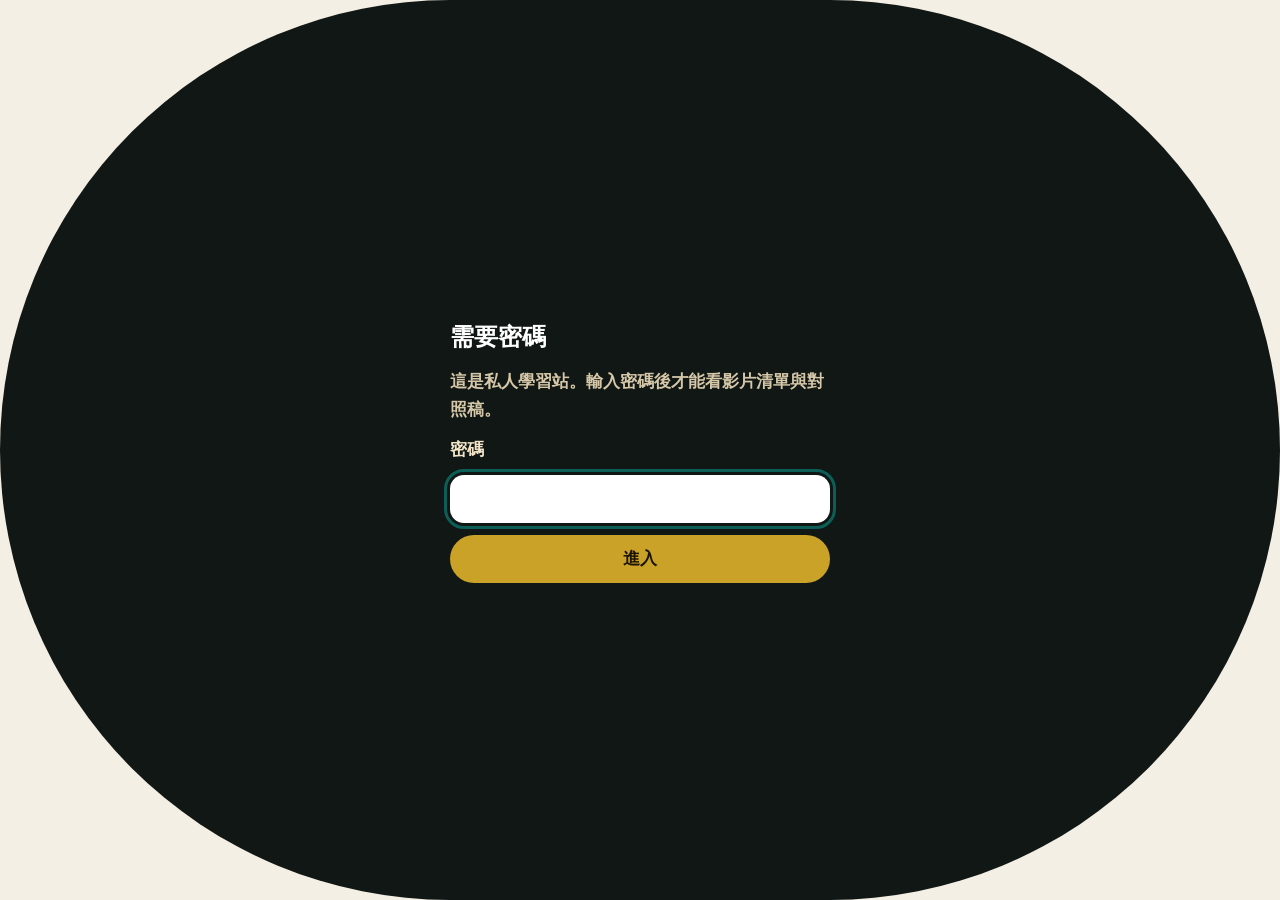
==== index.html @ 390fed0f "Add a password-gated bilingual viewer for How the Shell Works. Closes #1  Co-authored-by: Cursor <cu" ====
<!DOCTYPE html>
<html lang="zh-Hant">
<head>
  <meta charset="utf-8">
  <meta name="viewport" content="width=device-width, initial-scale=1">
  <meta name="robots" content="noindex, nofollow">
  <title>影片對照稿入口</title>
  <link rel="stylesheet" href="assets/styles.css?v=3">
</head>
<body>
  <div id="gate" class="open" role="dialog" aria-modal="true" aria-labelledby="gate-title">
    <form id="gate-form" class="gate-form">
      <h1 id="gate-title">需要密碼</h1>
      <p>這是私人學習站。輸入密碼後才能看影片清單與對照稿。</p>
      <label for="gate-input">密碼</label>
      <input id="gate-input" type="password" autocomplete="current-password" required>
      <button type="submit">進入</button>
      <p id="gate-err" class="gate-err" hidden>密碼不對，再試一次。</p>
    </form>
  </div>

  <main class="wrap" hidden id="app">
    <header>
      <h1>影片對照稿</h1>
      <p class="lede">邊看影片、邊看中英對照逐字稿。點時間戳會跳到該段。之後同系列影片也會放在這裡。</p>
    </header>
    <section class="card">
      <h2>怎麼用</h2>
      <ol>
        <li>點「打開對照稿」。</li>
        <li>左邊（手機在上面）是 YouTube 影片，右邊是分段逐字稿。</li>
        <li>點某一段或章節，影片會跳到該時間。</li>
        <li>可用「中文／對照／英文」切換顯示。</li>
      </ol>
    </section>
    <section class="card">
      <h2>影片清單</h2>
      <ul class="list" id="video-list"></ul>
    </section>
    <footer class="note">
      <p>逐字稿依英文字幕整理並譯成繁中，供個人學習用。原片版權屬作者。</p>
    </footer>
  </main>

  <script src="assets/auth.js?v=2"></script>
  <script>
    function formatDuration(text) { return text || ""; }
    async function boot() {
      await window.videoTranscriptsAuth.maybeGate();
      document.getElementById("app").hidden = false;
      const videos = await fetch("videos.json").then((r) => r.json());
      const list = document.getElementById("video-list");
      list.innerHTML = videos.map((v) => `
        <li class="row">
          <div>
            <strong>${v.titleZh}</strong>
            <span class="meta">${v.titleEn} · ${v.channel} · ${v.duration}</span>
            <span class="meta">${v.summary || ""}</span>
          </div>
          <a class="open" href="videos/${v.slug}/">打開對照稿</a>
        </li>
      `).join("");
    }
    boot();
  </script>
</body>
</html>
---- assets/styles.css ----
:root {
  --bg: #f4efe4;
  --ink: #172018;
  --muted: #5b665c;
  --paper: #fffdf8;
  --line: #d8d0c2;
  --teal: #0b5f56;
  --teal-ink: #06332e;
  --stage: #101714;
  --gold: #c9a227;
  --warn: #8a4b00;
  --warn-bg: #fff4e5;
  --active: #e7f4f1;
}

* { box-sizing: border-box; }

html, body {
  margin: 0;
  background: var(--bg);
  color: var(--ink);
}

body {
  font-family: "PingFang TC", "Noto Sans TC", "Hiragino Sans GB", sans-serif;
  font-size: 1.05rem;
  line-height: 1.65;
}

a { color: var(--teal); }
a:focus-visible, button:focus-visible, input:focus-visible {
  outline: 3px solid var(--teal);
  outline-offset: 3px;
}

.wrap {
  width: min(1100px, calc(100% - 32px));
  margin: 0 auto;
  padding: 28px 0 80px;
}

header h1 {
  font-size: clamp(1.7rem, 4vw, 2.3rem);
  line-height: 1.25;
  margin: 0 0 8px;
}

.lede { color: var(--muted); margin: 0 0 24px; max-width: 42rem; }

.card {
  background: var(--paper);
  border: 1px solid var(--line);
  border-radius: 16px;
  padding: 20px 22px;
  margin-bottom: 18px;
}

.list { list-style: none; margin: 0; padding: 0; display: grid; gap: 10px; }

.row {
  display: grid;
  grid-template-columns: 1fr auto;
  gap: 12px;
  align-items: center;
  padding: 14px 16px;
  border: 1px solid var(--line);
  border-radius: 14px;
  background: #fff;
}

.meta { display: block; color: var(--muted); font-size: 0.95rem; }

.open, .ghost, .chip, header button, .gate-form button {
  display: inline-flex;
  align-items: center;
  justify-content: center;
  min-height: 48px;
  min-width: 48px;
  padding: 10px 16px;
  border-radius: 999px;
  border: 0;
  font: inherit;
  cursor: pointer;
  text-decoration: none;
}

.open {
  background: var(--teal);
  color: #fff;
  font-weight: 700;
}

.open:hover { background: var(--teal-ink); }

.ghost {
  background: #efe8da;
  color: var(--ink);
}

.site-header button {
  background: #efe8da;
  color: var(--ink);
}

.site-header button[aria-pressed="true"] {
  background: var(--teal);
  color: #fff;
}

#gate {
  position: fixed;
  inset: 0;
  background: #101714;
  color: #f2e4c8;
  display: none;
  place-items: center;
  z-index: 50;
  padding: 24px;
}

#gate.open { display: grid; }

.gate-form {
  display: grid;
  gap: 12px;
  width: min(380px, 100%);
}

.gate-form h1 { margin: 0; font-size: 1.5rem; color: #fff; }

.gate-form p { margin: 0; color: #d5c7a8; }

.gate-form input {
  font: inherit;
  min-height: 48px;
  border-radius: 14px;
  border: 0;
  padding: 0 14px;
}

.gate-form button {
  background: var(--gold);
  color: #1b1404;
  font-weight: 700;
}

.gate-err { color: #ffb4a2; margin: 0; }

.site-header {
  display: flex;
  gap: 10px;
  align-items: center;
  justify-content: space-between;
  padding: 10px 16px;
  background: var(--paper);
  border-bottom: 1px solid var(--line);
  position: sticky;
  top: 0;
  z-index: 10;
}

.site-header h1 {
  font-size: 1.05rem;
  margin: 0;
}

.layout {
  display: grid;
  grid-template-columns: minmax(280px, 44%) minmax(0, 1fr);
  min-height: calc(100vh - 69px);
  height: calc(100vh - 69px);
}

.stage {
  background: var(--stage);
  padding: 12px;
  position: sticky;
  top: 69px;
  align-self: start;
  display: grid;
  gap: 10px;
}

.player-frame {
  position: relative;
  width: 100%;
  aspect-ratio: 16 / 9;
  background: #000;
  border-radius: 12px;
  overflow: hidden;
}

.player-frame iframe { width: 100%; height: 100%; border: 0; }

.chapter-nav {
  display: flex;
  flex-wrap: wrap;
  gap: 8px;
}

.chip {
  background: #24332c;
  color: #e7f4f1;
  white-space: nowrap;
  min-height: 40px;
}

.chip[aria-current="true"] {
  background: var(--gold);
  color: #1b1404;
}

.hint { color: #b7c4bb; font-size: 0.9rem; margin: 0; }

.transcript {
  padding: 18px 18px 80px;
  overflow-y: auto;
  height: calc(100vh - 69px);
}

.section {
  margin: 0 0 28px;
}

.section h2 {
  margin: 0 0 12px;
  font-size: 1.15rem;
}

.para {
  width: 100%;
  text-align: left;
  border: 1px solid transparent;
  background: var(--paper);
  border-radius: 14px;
  padding: 12px 14px;
  margin: 0 0 10px;
  cursor: pointer;
}

.para:hover { border-color: var(--line); }

.para.active {
  background: var(--active);
  border-color: #9ec9c2;
}

.time {
  font-variant-numeric: tabular-nums;
  color: var(--teal);
  font-weight: 700;
  font-size: 0.92rem;
}

.zh { margin: 4px 0 6px; font-size: 1.12rem; }

.en {
  margin: 0;
  color: var(--muted);
  font-size: 0.95rem;
  font-family: ui-monospace, "SF Mono", "Menlo", monospace;
  white-space: pre-wrap;
}

body[data-lang="zh"] .en { display: none; }
body[data-lang="en"] .zh { display: none; }

footer.note {
  margin-top: 24px;
  color: var(--muted);
  font-size: 0.92rem;
}

@media (max-width: 900px) {
  .layout { grid-template-columns: 1fr; height: auto; }
  .stage {
    position: sticky;
    top: 61px;
    height: auto;
    z-index: 8;
  }
  .transcript { height: auto; overflow: visible; }
  .row { grid-template-columns: 1fr; }
  .open { justify-self: start; }
}
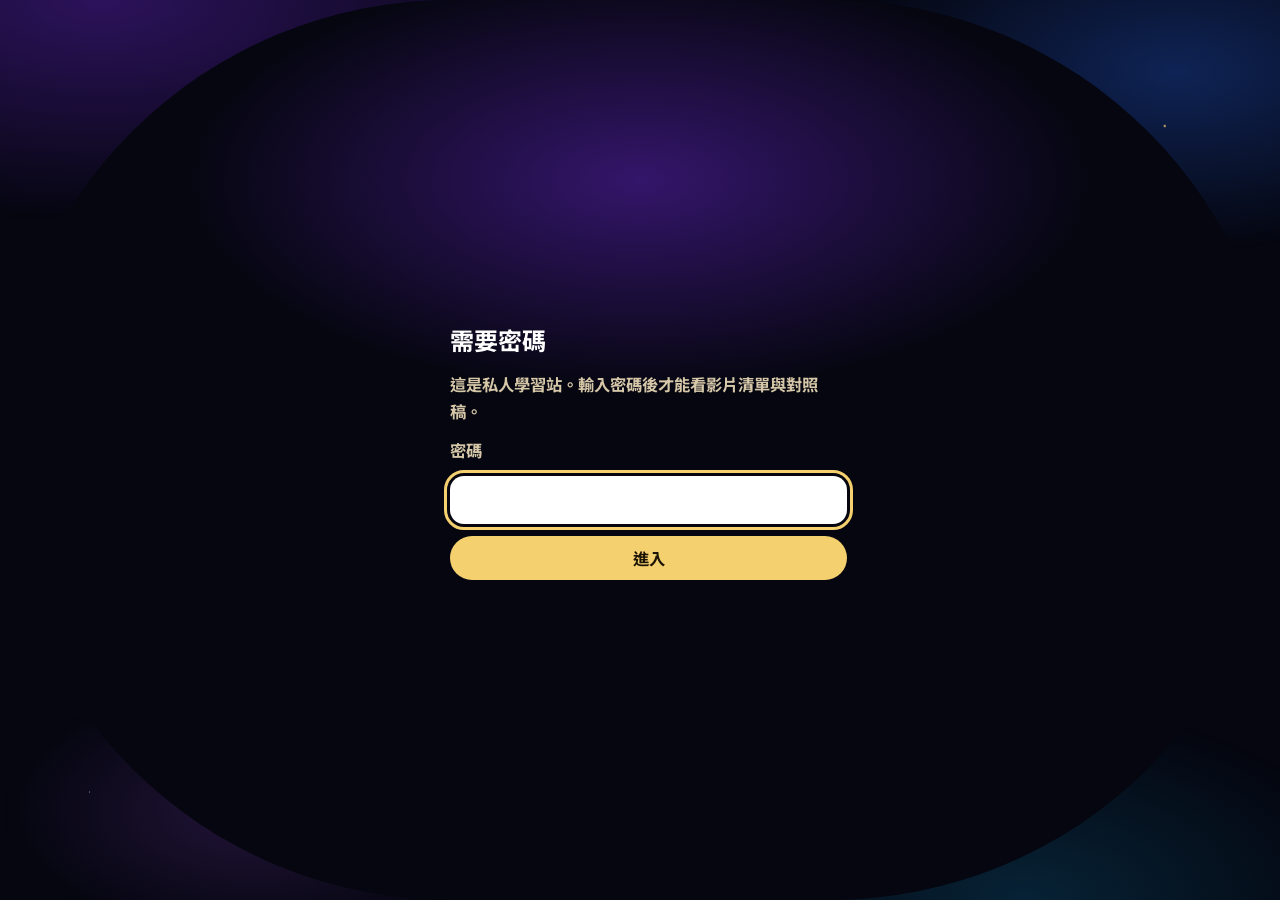
==== commit 1e07d04c: "Enlarge the video pane and add a galaxy dark theme. Makes chapters collapsible and keeps the transcr" ====
--- a/index.html
+++ b/index.html
@@ -1,13 +1,18 @@
 <!DOCTYPE html>
-<html lang="zh-Hant">
+<html lang="zh-Hant" data-theme="dark">
 <head>
   <meta charset="utf-8">
   <meta name="viewport" content="width=device-width, initial-scale=1">
   <meta name="robots" content="noindex, nofollow">
   <title>影片對照稿入口</title>
-  <link rel="stylesheet" href="assets/styles.css?v=3">
+  <script>
+    document.documentElement.dataset.theme =
+      localStorage.getItem("video-transcripts-theme") === "light" ? "light" : "dark";
+  </script>
+  <link rel="stylesheet" href="assets/styles.css?v=6">
 </head>
 <body>
+  <div class="starfield" aria-hidden="true"></div>
   <div id="gate" class="open" role="dialog" aria-modal="true" aria-labelledby="gate-title">
     <form id="gate-form" class="gate-form">
       <h1 id="gate-title">需要密碼</h1>
@@ -20,6 +25,17 @@
   </div>
 
   <main class="wrap" hidden id="app">
+    <div class="catalog-top">
+      <button type="button" class="icon-btn" id="theme-toggle" aria-pressed="true" aria-label="切換為淺色模式" title="淺色模式">
+        <svg class="icon-sun" viewBox="0 0 24 24" aria-hidden="true">
+          <path d="M12 3v2M12 19v2M5 12H3M21 12h-2M6.3 6.3 4.9 4.9M19.1 19.1l-1.4-1.4M17.7 6.3l1.4-1.4M4.9 19.1l1.4-1.4"/>
+          <circle cx="12" cy="12" r="4"/>
+        </svg>
+        <svg class="icon-moon" viewBox="0 0 24 24" aria-hidden="true">
+          <path d="M21 14.3A8.4 8.4 0 1 1 9.7 3 7 7 0 0 0 21 14.3z"/>
+        </svg>
+      </button>
+    </div>
     <header>
       <h1>影片對照稿</h1>
       <p class="lede">邊看影片、邊看中英對照逐字稿。點時間戳會跳到該段。之後同系列影片也會放在這裡。</p>
@@ -28,9 +44,9 @@
       <h2>怎麼用</h2>
       <ol>
         <li>點「打開對照稿」。</li>
-        <li>左邊（手機在上面）是 YouTube 影片，右邊是分段逐字稿。</li>
-        <li>點某一段或章節，影片會跳到該時間。</li>
-        <li>可用「中文／對照／英文」切換顯示。</li>
+        <li>左邊是影片（約佔 2/3），右邊是逐字稿（約佔 1/3）。手機則影片在上。</li>
+        <li>點某一段，影片會跳到該時間。章節列預設收合，需要時再展開。</li>
+        <li>可用「中文／對照／英文」切換，右上角可切銀河暗黑／淺色。</li>
       </ol>
     </section>
     <section class="card">
@@ -42,10 +58,11 @@
     </footer>
   </main>
 
+  <script src="assets/theme.js?v=5"></script>
   <script src="assets/auth.js?v=2"></script>
   <script>
-    function formatDuration(text) { return text || ""; }
     async function boot() {
+      window.videoTranscriptsTheme.initTheme();
       await window.videoTranscriptsAuth.maybeGate();
       document.getElementById("app").hidden = false;
       const videos = await fetch("videos.json").then((r) => r.json());
--- a/assets/styles.css
+++ b/assets/styles.css
@@ -1,40 +1,119 @@
-:root {
-  --bg: #f4efe4;
-  --ink: #172018;
-  --muted: #5b665c;
+@import url("https://fonts.googleapis.com/css2?family=Noto+Sans+TC:wght@400;500;700&family=Space+Grotesk:wght@400;500;600&display=swap");
+
+:root,
+html[data-theme="light"] {
+  --bg: #f3efe6;
+  --ink: #1b1a24;
+  --muted: #5c5868;
   --paper: #fffdf8;
-  --line: #d8d0c2;
-  --teal: #0b5f56;
-  --teal-ink: #06332e;
-  --stage: #101714;
+  --line: #d9d2c6;
+  --teal: #4f46e5;
+  --teal-ink: #312e81;
+  --stage: #11121c;
   --gold: #c9a227;
   --warn: #8a4b00;
-  --warn-bg: #fff4e5;
-  --active: #e7f4f1;
+  --active: #ece7ff;
+  --chip: #2a3144;
+  --chip-ink: #eef1ff;
+  --header: rgba(255, 253, 248, 0.92);
+  --star-opacity: 0;
+  --nebula: none;
+  --glass: #fffdf8;
+  --focus: #4f46e5;
+}
+
+html[data-theme="dark"] {
+  --bg: #05060f;
+  --ink: #eef0ff;
+  --muted: #a8b0d4;
+  --paper: rgba(16, 18, 42, 0.72);
+  --line: rgba(186, 176, 255, 0.2);
+  --teal: #9ae6ff;
+  --teal-ink: #c4b5fd;
+  --stage: transparent;
+  --gold: #f5d06f;
+  --warn: #ffb4a2;
+  --active: rgba(124, 77, 255, 0.28);
+  --chip: rgba(28, 32, 68, 0.88);
+  --chip-ink: #eef0ff;
+  --header: rgba(8, 10, 24, 0.78);
+  --star-opacity: 1;
+  --nebula:
+    radial-gradient(ellipse 70% 45% at 8% 0%, rgba(109, 40, 217, 0.38), transparent 55%),
+    radial-gradient(ellipse 55% 40% at 92% 8%, rgba(37, 99, 235, 0.32), transparent 50%),
+    radial-gradient(ellipse 50% 40% at 80% 100%, rgba(14, 165, 233, 0.18), transparent 55%),
+    radial-gradient(ellipse 40% 30% at 20% 90%, rgba(168, 85, 247, 0.18), transparent 50%);
+  --glass: rgba(12, 14, 36, 0.62);
+  --focus: #f5d06f;
 }
 
 * { box-sizing: border-box; }
 
 html, body {
   margin: 0;
+  min-height: 100%;
   background: var(--bg);
   color: var(--ink);
 }
 
 body {
-  font-family: "PingFang TC", "Noto Sans TC", "Hiragino Sans GB", sans-serif;
-  font-size: 1.05rem;
+  font-family: "Noto Sans TC", "PingFang TC", "Hiragino Sans GB", sans-serif;
+  font-size: 1.02rem;
   line-height: 1.65;
+  position: relative;
+}
+
+body::before {
+  content: "";
+  position: fixed;
+  inset: 0;
+  z-index: 0;
+  pointer-events: none;
+  background: var(--nebula);
+}
+
+.starfield {
+  position: fixed;
+  inset: 0;
+  z-index: 0;
+  pointer-events: none;
+  opacity: var(--star-opacity);
+  background-image:
+    radial-gradient(1px 1px at 12% 18%, rgba(255,255,255,.9), transparent),
+    radial-gradient(1px 1px at 28% 72%, rgba(255,255,255,.55), transparent),
+    radial-gradient(1.5px 1.5px at 63% 22%, rgba(255,255,255,.85), transparent),
+    radial-gradient(1px 1px at 81% 58%, rgba(210,230,255,.7), transparent),
+    radial-gradient(1px 1px at 47% 41%, rgba(255,255,255,.45), transparent),
+    radial-gradient(1.8px 1.8px at 91% 14%, #f5d06f, transparent),
+    radial-gradient(1px 1px at 7% 88%, rgba(154,230,255,.7), transparent),
+    radial-gradient(1px 1px at 73% 91%, rgba(255,255,255,.4), transparent);
+  background-size: 100% 100%;
+}
+
+@media (prefers-reduced-motion: no-preference) {
+  html[data-theme="dark"] .starfield {
+    animation: drift 80s linear infinite;
+  }
+}
+
+@keyframes drift {
+  from { transform: translate3d(0, 0, 0); }
+  to { transform: translate3d(-2%, -1%, 0); }
+}
+
+.wrap, .site-header, .layout, #gate, #app {
+  position: relative;
+  z-index: 1;
 }
 
 a { color: var(--teal); }
 a:focus-visible, button:focus-visible, input:focus-visible {
-  outline: 3px solid var(--teal);
+  outline: 3px solid var(--focus);
   outline-offset: 3px;
 }
 
 .wrap {
-  width: min(1100px, calc(100% - 32px));
+  width: min(960px, calc(100% - 32px));
   margin: 0 auto;
   padding: 28px 0 80px;
 }
@@ -48,11 +127,12 @@
 .lede { color: var(--muted); margin: 0 0 24px; max-width: 42rem; }
 
 .card {
-  background: var(--paper);
+  background: var(--glass);
   border: 1px solid var(--line);
-  border-radius: 16px;
+  border-radius: 18px;
   padding: 20px 22px;
   margin-bottom: 18px;
+  backdrop-filter: blur(16px);
 }
 
 .list { list-style: none; margin: 0; padding: 0; display: grid; gap: 10px; }
@@ -65,52 +145,78 @@
   padding: 14px 16px;
   border: 1px solid var(--line);
   border-radius: 14px;
-  background: #fff;
-}
-
-.meta { display: block; color: var(--muted); font-size: 0.95rem; }
-
-.open, .ghost, .chip, header button, .gate-form button {
+  background: var(--paper);
+}
+
+.meta { display: block; color: var(--muted); font-size: 0.92rem; }
+
+.open, .ghost, .chip, .icon-btn, .seg button, .gate-form button, .chapter-toggle {
   display: inline-flex;
   align-items: center;
   justify-content: center;
-  min-height: 48px;
-  min-width: 48px;
-  padding: 10px 16px;
+  min-height: 44px;
+  min-width: 44px;
+  padding: 8px 14px;
   border-radius: 999px;
   border: 0;
   font: inherit;
   cursor: pointer;
   text-decoration: none;
+  transition: background 180ms ease, color 180ms ease, transform 180ms ease;
 }
 
 .open {
-  background: var(--teal);
+  background: linear-gradient(135deg, #7c3aed, #2563eb);
   color: #fff;
   font-weight: 700;
 }
 
-.open:hover { background: var(--teal-ink); }
-
-.ghost {
+.open:hover { filter: brightness(1.08); }
+
+.ghost, .icon-btn, .chapter-toggle {
+  background: var(--chip);
+  color: var(--chip-ink);
+}
+
+html[data-theme="light"] .ghost,
+html[data-theme="light"] .icon-btn,
+html[data-theme="light"] .chapter-toggle {
   background: #efe8da;
   color: var(--ink);
 }
 
-.site-header button {
-  background: #efe8da;
-  color: var(--ink);
-}
-
-.site-header button[aria-pressed="true"] {
-  background: var(--teal);
-  color: #fff;
+.icon-btn {
+  width: 44px;
+  padding: 0;
+}
+
+.icon-btn svg { width: 20px; height: 20px; fill: none; stroke: currentColor; stroke-width: 1.8; }
+
+.seg {
+  display: flex;
+  gap: 4px;
+  padding: 4px;
+  border-radius: 999px;
+  background: rgba(0,0,0,.18);
+}
+
+.seg button {
+  min-height: 40px;
+  background: transparent;
+  color: var(--muted);
+}
+
+.seg button[aria-pressed="true"] {
+  background: var(--gold);
+  color: #1b1404;
 }
 
 #gate {
   position: fixed;
   inset: 0;
-  background: #101714;
+  background:
+    radial-gradient(ellipse 60% 40% at 50% 20%, rgba(109, 40, 217, 0.45), transparent 60%),
+    #05060f;
   color: #f2e4c8;
   display: none;
   place-items: center;
@@ -127,9 +233,8 @@
 }
 
 .gate-form h1 { margin: 0; font-size: 1.5rem; color: #fff; }
-
 .gate-form p { margin: 0; color: #d5c7a8; }
-
+.gate-form label { color: #d5c7a8; }
 .gate-form input {
   font: inherit;
   min-height: 48px;
@@ -137,72 +242,124 @@
   border: 0;
   padding: 0 14px;
 }
-
 .gate-form button {
   background: var(--gold);
   color: #1b1404;
   font-weight: 700;
 }
-
 .gate-err { color: #ffb4a2; margin: 0; }
 
 .site-header {
-  display: flex;
-  gap: 10px;
-  align-items: center;
-  justify-content: space-between;
-  padding: 10px 16px;
-  background: var(--paper);
+  display: grid;
+  grid-template-columns: auto minmax(0, 1fr) auto;
+  gap: 12px;
+  align-items: center;
+  padding: 8px 14px;
+  background: var(--header);
   border-bottom: 1px solid var(--line);
   position: sticky;
   top: 0;
   z-index: 10;
+  backdrop-filter: blur(18px);
 }
 
 .site-header h1 {
-  font-size: 1.05rem;
+  font-size: 1rem;
   margin: 0;
+  white-space: nowrap;
+  overflow: hidden;
+  text-overflow: ellipsis;
+}
+
+.header-actions {
+  display: flex;
+  gap: 8px;
+  align-items: center;
 }
 
 .layout {
   display: grid;
-  grid-template-columns: minmax(280px, 44%) minmax(0, 1fr);
-  min-height: calc(100vh - 69px);
-  height: calc(100vh - 69px);
+  grid-template-columns: minmax(0, 2fr) minmax(280px, 1fr);
+  height: calc(100vh - 61px);
 }
 
 .stage {
   background: var(--stage);
-  padding: 12px;
-  position: sticky;
-  top: 69px;
-  align-self: start;
-  display: grid;
-  gap: 10px;
+  padding: 10px 12px 12px;
+  display: grid;
+  grid-template-rows: minmax(0, 1fr) auto;
+  gap: 8px;
+  min-width: 0;
 }
 
 .player-frame {
   position: relative;
   width: 100%;
-  aspect-ratio: 16 / 9;
+  height: 100%;
+  min-height: 220px;
   background: #000;
-  border-radius: 12px;
+  border-radius: 14px;
   overflow: hidden;
-}
-
-.player-frame iframe { width: 100%; height: 100%; border: 0; }
+  box-shadow: 0 0 0 1px rgba(255,255,255,.08), 0 18px 50px rgba(76, 29, 149, 0.28);
+}
+
+.player-frame iframe,
+.player-frame > div {
+  position: absolute;
+  inset: 0;
+  width: 100% !important;
+  height: 100% !important;
+  border: 0;
+}
+
+.icon-moon, .icon-sun { display: none; }
+html[data-theme="dark"] .icon-sun { display: block; }
+html[data-theme="light"] .icon-moon { display: block; }
+
+.chapter-dock {
+  display: grid;
+  gap: 8px;
+}
+
+.chapter-bar {
+  display: grid;
+  grid-template-columns: auto minmax(0, 1fr);
+  gap: 8px;
+  align-items: center;
+}
+
+.chapter-now {
+  min-height: 44px;
+  display: flex;
+  align-items: center;
+  padding: 0 14px;
+  border-radius: 999px;
+  background: var(--chip);
+  color: var(--chip-ink);
+  font-family: "Space Grotesk", "Noto Sans TC", sans-serif;
+  font-size: 0.92rem;
+  overflow: hidden;
+  text-overflow: ellipsis;
+  white-space: nowrap;
+}
 
 .chapter-nav {
+  display: none;
+  flex-wrap: wrap;
+  gap: 6px;
+}
+
+.chapter-dock.open .chapter-nav {
   display: flex;
-  flex-wrap: wrap;
-  gap: 8px;
 }
 
 .chip {
-  background: #24332c;
-  color: #e7f4f1;
+  background: var(--chip);
+  color: var(--chip-ink);
   white-space: nowrap;
-  min-height: 40px;
+  min-height: 36px;
+  font-size: 0.88rem;
+  padding: 6px 12px;
 }
 
 .chip[aria-current="true"] {
@@ -210,21 +367,21 @@
   color: #1b1404;
 }
 
-.hint { color: #b7c4bb; font-size: 0.9rem; margin: 0; }
-
 .transcript {
-  padding: 18px 18px 80px;
+  padding: 12px 14px 48px;
   overflow-y: auto;
-  height: calc(100vh - 69px);
-}
-
-.section {
-  margin: 0 0 28px;
-}
+  height: calc(100vh - 61px);
+  background: var(--glass);
+  border-left: 1px solid var(--line);
+  backdrop-filter: blur(18px);
+}
+
+.section { margin: 0 0 22px; }
 
 .section h2 {
-  margin: 0 0 12px;
-  font-size: 1.15rem;
+  margin: 0 0 10px;
+  font-size: 1rem;
+  letter-spacing: 0.01em;
 }
 
 .para {
@@ -232,33 +389,37 @@
   text-align: left;
   border: 1px solid transparent;
   background: var(--paper);
-  border-radius: 14px;
-  padding: 12px 14px;
-  margin: 0 0 10px;
+  border-radius: 12px;
+  padding: 10px 12px;
+  margin: 0 0 8px;
   cursor: pointer;
+  color: inherit;
+  font: inherit;
 }
 
 .para:hover { border-color: var(--line); }
 
 .para.active {
   background: var(--active);
-  border-color: #9ec9c2;
+  border-color: rgba(245, 208, 111, 0.55);
+  box-shadow: 0 0 0 1px rgba(245, 208, 111, 0.25);
 }
 
 .time {
+  font-family: "Space Grotesk", ui-monospace, sans-serif;
   font-variant-numeric: tabular-nums;
   color: var(--teal);
-  font-weight: 700;
-  font-size: 0.92rem;
-}
-
-.zh { margin: 4px 0 6px; font-size: 1.12rem; }
+  font-weight: 600;
+  font-size: 0.86rem;
+}
+
+.zh { margin: 4px 0 6px; font-size: 1.02rem; }
 
 .en {
   margin: 0;
   color: var(--muted);
-  font-size: 0.95rem;
-  font-family: ui-monospace, "SF Mono", "Menlo", monospace;
+  font-size: 0.86rem;
+  font-family: "Space Grotesk", ui-monospace, "SF Mono", sans-serif;
   white-space: pre-wrap;
 }
 
@@ -271,15 +432,37 @@
   font-size: 0.92rem;
 }
 
-@media (max-width: 900px) {
-  .layout { grid-template-columns: 1fr; height: auto; }
+.catalog-top {
+  display: flex;
+  justify-content: flex-end;
+  margin-bottom: 12px;
+}
+
+@media (max-width: 960px) {
+  .layout {
+    grid-template-columns: 1fr;
+    height: auto;
+  }
   .stage {
     position: sticky;
-    top: 61px;
+    top: 57px;
+    z-index: 8;
+    grid-template-rows: auto auto;
+  }
+  .player-frame {
+    aspect-ratio: 16 / 9;
     height: auto;
-    z-index: 8;
-  }
-  .transcript { height: auto; overflow: visible; }
+  }
+  .transcript {
+    height: auto;
+    overflow: visible;
+    border-left: 0;
+    border-top: 1px solid var(--line);
+  }
+  .site-header {
+    grid-template-columns: auto minmax(0, 1fr);
+  }
+  .header-actions { grid-column: 1 / -1; justify-content: flex-end; }
   .row { grid-template-columns: 1fr; }
   .open { justify-self: start; }
 }
